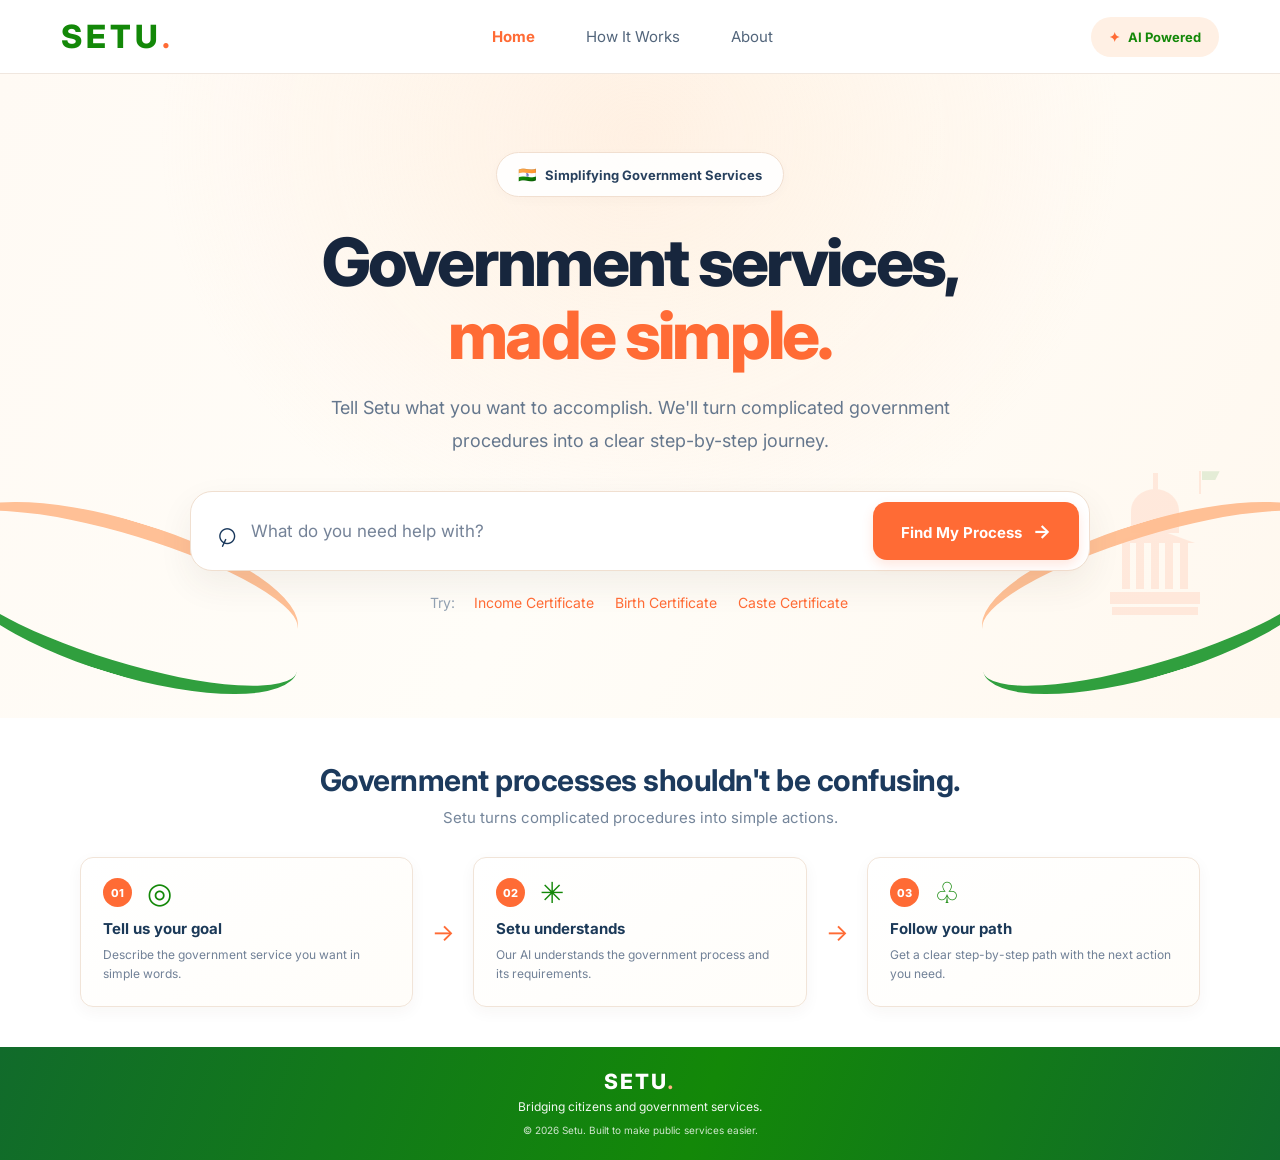
==== index.html @ 2cc60781 "Add frontend UI" ====
<!DOCTYPE html>
<html lang="en">
<head>
  <meta charset="UTF-8">
  <meta name="viewport" content="width=device-width, initial-scale=1.0">
  <title>Setu | Government Services Made Simple</title>
  <link rel="stylesheet" href="style.css">
</head>
<body>
  <header class="navbar">
    <a class="logo" href="#home" aria-label="Setu home">SE<span>TU</span><b>.</b></a>
    <nav aria-label="Main navigation">
      <a class="active" href="#home">Home</a>
      <a href="#how-it-works">How It Works</a>
      <a href="#about">About</a>
    </nav>
    <div class="ai-pill"><span>✦</span> AI Powered</div>
  </header>

  <main>
    <section class="hero" id="home">
      <div class="wave wave-left" aria-hidden="true">
        <span class="wave-orange"></span><span class="wave-green"></span>
      </div>
      <div class="wave wave-right" aria-hidden="true">
        <span class="wave-orange"></span><span class="wave-green"></span>
      </div>

      <div class="monument" aria-hidden="true">
        <div class="flag"></div>
        <div class="dome"></div>
        <div class="roof"></div>
        <div class="columns"><i></i><i></i><i></i><i></i><i></i></div>
        <div class="base"></div>
      </div>

      <div class="hero-content">
        <div class="badge"><span class="flag-emoji">🇮🇳</span> Simplifying Government Services</div>
        <h1>Government services,<br><span>made simple.</span></h1>
        <p class="hero-copy">Tell Setu what you want to accomplish. We'll turn complicated government<br class="desktop-break"> procedures into a clear step-by-step journey.</p>

        <form class="search-box" id="serviceForm">
          <span class="search-icon" aria-hidden="true">⌕</span>
          <input id="serviceInput" type="text" placeholder="What do you need help with?" aria-label="Government service you need" autocomplete="off">
          <button type="submit">Find My Process <span aria-hidden="true">→</span></button>
        </form>

        <div class="examples">
          <span class="try-label">Try:</span>
          <button type="button" data-service="Income Certificate">Income Certificate</button>
          <button type="button" data-service="Birth Certificate">Birth Certificate</button>
          <button type="button" data-service="Caste Certificate">Caste Certificate</button>
        </div>
        <p class="form-message" id="formMessage" role="status" aria-live="polite"></p>
      </div>
    </section>

    <section class="how-section" id="how-it-works">
      <div class="section-heading">
        <h2>Government processes shouldn't be confusing.</h2>
        <p>Setu turns complicated procedures into simple actions.</p>
      </div>

      <div class="steps">
        <article class="step-card">
          <div class="step-top"><span class="step-number">01</span><span class="step-icon" aria-hidden="true">◎</span></div>
          <h3>Tell us your goal</h3>
          <p>Describe the government service you want in simple words.</p>
        </article>
        <span class="step-arrow" aria-hidden="true">→</span>
        <article class="step-card">
          <div class="step-top"><span class="step-number">02</span><span class="step-icon" aria-hidden="true">✳</span></div>
          <h3>Setu understands</h3>
          <p>Our AI understands the government process and its requirements.</p>
        </article>
        <span class="step-arrow" aria-hidden="true">→</span>
        <article class="step-card">
          <div class="step-top"><span class="step-number">03</span><span class="step-icon" aria-hidden="true">♧</span></div>
          <h3>Follow your path</h3>
          <p>Get a clear step-by-step path with the next action you need.</p>
        </article>
      </div>
    </section>

    <section class="about-strip" id="about">
      <div class="about-mark">SETU<span>.</span></div>
      <p>Bridging citizens and government services.</p>
      <small>© 2026 Setu. Built to make public services easier.</small>
    </section>
  </main>

  <script src="script.js"></script>
</body>
</html>
---- style.css ----
@import url('https://fonts.googleapis.com/css2?family=Inter:wght@400;500;600;700;800&display=swap');

:root {
  --orange: #ff6b35;
  --green: #138808;
  --cream: #fffdf8;
  --navy: #18375b;
  --muted: #65778d;
  --line: #f0e2d5;
  --white: #ffffff;
}

* { box-sizing: border-box; }

html { scroll-behavior: smooth; }

body {
  margin: 0;
  font-family: 'Inter', Arial, sans-serif;
  color: var(--navy);
  background: #fff;
}

button, input { font: inherit; }

.navbar {
  height: 74px;
  padding: 0 clamp(22px, 4.8vw, 82px);
  display: flex;
  align-items: center;
  justify-content: space-between;
  gap: 24px;
  background: rgba(255,255,255,.96);
  border-bottom: 1px solid #f0e7df;
  position: relative;
  z-index: 10;
}

.logo {
  color: var(--green);
  font-size: 32px;
  line-height: 1;
  font-weight: 800;
  letter-spacing: 4px;
  text-decoration: none;
}
.logo span { color: var(--green); }
.logo b { color: var(--orange); }

.navbar nav {
  display: flex;
  align-items: center;
  justify-content: center;
  gap: clamp(24px, 4vw, 56px);
  margin-left: auto;
  margin-right: auto;
}
.navbar nav a {
  color: #52657b;
  text-decoration: none;
  font-size: 15px;
  transition: color .2s ease;
}
.navbar nav a:hover, .navbar nav a.active {
  color: var(--orange);
  font-weight: 700;
}

.ai-pill {
  background: #fff0e4;
  color: var(--green);
  border-radius: 999px;
  padding: 12px 18px;
  font-size: 13px;
  font-weight: 700;
  white-space: nowrap;
}
.ai-pill span { color: var(--orange); margin-right: 5px; }

.hero {
  min-height: 610px;
  position: relative;
  overflow: hidden;
  isolation: isolate;
  background:
    radial-gradient(ellipse at 50% 10%, rgba(255,226,202,.46), transparent 53%),
    linear-gradient(115deg, #fffaf4 0%, var(--cream) 48%, #fff8ef 100%);
}
.hero-content {
  width: min(900px, calc(100% - 40px));
  margin: 0 auto;
  padding: 78px 0 70px;
  position: relative;
  z-index: 3;
  text-align: center;
}
.badge {
  display: inline-flex;
  align-items: center;
  gap: 8px;
  padding: 12px 21px;
  border: 1px solid #f1dfd0;
  background: rgba(255,255,255,.9);
  border-radius: 999px;
  color: #28415e;
  font-size: 13px;
  font-weight: 700;
  box-shadow: 0 3px 12px rgba(79,54,35,.025);
}
.flag-emoji { font-size: 15px; }

.hero h1 {
  margin: 29px 0 20px;
  font-size: clamp(42px, 5.2vw, 68px);
  line-height: 1.1;
  letter-spacing: -2.7px;
  font-weight: 800;
  color: #17263d;
}
.hero h1 span { color: var(--orange); }

.hero-copy {
  margin: 0 auto;
  max-width: 760px;
  color: var(--muted);
  font-size: 18px;
  line-height: 1.8;
}

.search-box {
  width: min(900px, 100%);
  min-height: 80px;
  margin: 34px auto 0;
  padding: 9px 10px 9px 24px;
  display: flex;
  align-items: center;
  gap: 15px;
  border: 1px solid #f0dfd0;
  border-radius: 22px;
  background: #fff;
  box-shadow: 0 14px 35px rgba(72, 62, 44, .07);
}
.search-icon {
  font-size: 35px;
  color: var(--navy);
  transform: rotate(-20deg);
  line-height: 1;
}
.search-box input {
  min-width: 0;
  flex: 1;
  border: 0;
  outline: 0;
  background: transparent;
  color: #263d57;
  font-size: 17px;
  padding: 12px 0;
}
.search-box input::placeholder { color: #758398; opacity: 1; }
.search-box:focus-within {
  border-color: #f7a17d;
  box-shadow: 0 0 0 4px rgba(255,107,53,.09), 0 14px 35px rgba(72,62,44,.07);
}
.search-box button {
  min-height: 58px;
  padding: 0 28px;
  flex-shrink: 0;
  border: 0;
  border-radius: 14px;
  background: var(--orange);
  color: #fff;
  font-weight: 700;
  font-size: 15px;
  cursor: pointer;
  box-shadow: 0 5px 12px rgba(255,107,53,.16);
  transition: transform .2s ease, background .2s ease;
}
.search-box button:hover { background: #f35c27; transform: translateY(-1px); }
.search-box button span { margin-left: 7px; font-size: 19px; }

.examples {
  margin-top: 18px;
  display: flex;
  justify-content: center;
  align-items: center;
  flex-wrap: wrap;
  gap: 10px 17px;
}
.try-label { color: #91a0b1; font-size: 14px; }
.examples button {
  padding: 5px 2px;
  color: var(--orange);
  background: transparent;
  border: 0;
  cursor: pointer;
  font-size: 14px;
}
.examples button:hover { color: var(--green); text-decoration: underline; }
.form-message {
  min-height: 20px;
  margin: 12px 0 0;
  color: var(--green);
  font-size: 14px;
  font-weight: 600;
}

.wave {
  position: absolute;
  width: 330px;
  height: 180px;
  bottom: 27px;
  z-index: 1;
  opacity: .95;
}
.wave-left { left: -35px; }
.wave-right { right: -35px; transform: scaleX(-1); }
.wave span {
  position: absolute;
  left: -20px;
  width: 360px;
  height: 112px;
  border-radius: 50%;
  border: 0 solid transparent;
  transform: rotate(17deg);
}
.wave-orange {
  top: 10px;
  border-top: 14px solid #ffbd91 !important;
}
.wave-green {
  top: 52px;
  border-bottom: 13px solid #259b35 !important;
  transform: rotate(17deg) !important;
}

.monument {
  position: absolute;
  right: 5.5%;
  bottom: 102px;
  width: 110px;
  height: 145px;
  opacity: .11;
  z-index: 0;
}
.dome {
  position: absolute;
  left: 31px;
  top: 18px;
  width: 48px;
  height: 44px;
  border-radius: 50% 50% 0 0;
  background: var(--orange);
}
.dome::after {
  content: '';
  position: absolute;
  width: 5px;
  height: 18px;
  background: var(--orange);
  top: -16px;
  left: 22px;
}
.roof {
  position: absolute;
  top: 57px;
  left: 14px;
  width: 82px;
  height: 15px;
  background: var(--orange);
  clip-path: polygon(0 100%, 50% 0, 100% 100%);
}
.columns {
  position: absolute;
  top: 72px;
  left: 22px;
  width: 66px;
  display: flex;
  justify-content: space-between;
}
.columns i { height: 46px; width: 8px; background: var(--orange); }
.base {
  position: absolute;
  left: 10px;
  bottom: 12px;
  width: 90px;
  height: 12px;
  background: var(--orange);
  box-shadow: 0 13px 0 -2px var(--orange);
}
.flag {
  position: absolute;
  right: 9px;
  top: 0;
  height: 23px;
  border-left: 2px solid var(--orange);
}
.flag::after {
  content: '';
  position: absolute;
  left: 1px;
  top: 0;
  width: 18px;
  height: 9px;
  background: var(--green);
  clip-path: polygon(0 0,100% 0,75% 100%,0 100%);
}

.how-section {
  padding: 44px 24px 40px;
  background: #fff;
}
.section-heading { text-align: center; }
.section-heading h2 {
  margin: 0;
  color: #1c3a5d;
  font-size: clamp(23px, 2.5vw, 30px);
  letter-spacing: -.5px;
}
.section-heading p {
  margin: 10px 0 30px;
  color: #75869b;
  font-size: 15px;
}
.steps {
  width: min(1120px, 100%);
  margin: 0 auto;
  display: grid;
  grid-template-columns: 1fr 24px 1fr 24px 1fr;
  gap: 18px;
  align-items: center;
}
.step-card {
  min-height: 150px;
  padding: 20px 22px;
  border: 1px solid #f1e4d8;
  border-radius: 13px;
  background: linear-gradient(145deg, #fff 0%, #fffdf9 100%);
  box-shadow: 0 5px 16px rgba(63, 47, 29, .045);
}
.step-top { display: flex; align-items: center; gap: 15px; margin-bottom: 12px; }
.step-number {
  width: 29px;
  height: 29px;
  display: inline-flex;
  align-items: center;
  justify-content: center;
  border-radius: 50%;
  color: #fff;
  background: var(--orange);
  font-size: 11px;
  font-weight: 800;
}
.step-icon { color: var(--green); font-size: 29px; line-height: 1; }
.step-card h3 { margin: 0 0 7px; font-size: 15px; color: #1b3958; }
.step-card p { margin: 0; color: #718197; font-size: 12px; line-height: 1.6; }
.step-arrow { text-align: center; color: var(--orange); font-size: 24px; }

.about-strip {
  min-height: 100px;
  padding: 22px 20px;
  text-align: center;
  color: white;
  background: linear-gradient(110deg, #116b2b, #138808 55%, #116b2b);
}
.about-mark { font-size: 21px; font-weight: 800; letter-spacing: 2px; }
.about-mark span { color: #ffb184; }
.about-strip p { margin: 5px 0 4px; font-size: 12px; opacity: .94; }
.about-strip small { font-size: 10px; opacity: .8; }

@media (max-width: 760px) {
  .navbar { height: auto; min-height: 70px; padding: 16px 20px; flex-wrap: wrap; }
  .logo { font-size: 27px; }
  .navbar nav { order: 3; width: 100%; gap: 25px; margin: 4px 0 0; }
  .navbar nav a { font-size: 13px; }
  .ai-pill { padding: 10px 12px; font-size: 12px; }
  .hero { min-height: 570px; }
  .hero-content { padding-top: 62px; }
  .hero h1 { font-size: clamp(36px, 8vw, 52px); letter-spacing: -1.7px; }
  .hero-copy { font-size: 15px; line-height: 1.7; }
  .desktop-break { display: none; }
  .search-box { padding: 8px 9px 8px 15px; gap: 9px; border-radius: 17px; }
  .search-icon { font-size: 28px; }
  .search-box input { font-size: 14px; }
  .search-box button { min-height: 49px; padding: 0 13px; font-size: 12px; border-radius: 11px; }
  .search-box button span { margin-left: 2px; }
  .wave { opacity: .45; transform: scale(.72); transform-origin: bottom left; }
  .wave-right { transform: scaleX(-1) scale(.72); transform-origin: bottom right; }
  .monument { right: -10px; opacity: .06; }
  .steps { grid-template-columns: 1fr; gap: 13px; max-width: 480px; }
  .step-card { min-height: auto; }
  .step-arrow { transform: rotate(90deg); font-size: 20px; }
  .how-section { padding-top: 36px; }
}
@media (max-width: 430px) {
  .hero-content { width: calc(100% - 28px); padding-top: 45px; }
  .badge { padding: 10px 13px; font-size: 11px; }
  .hero h1 { font-size: 35px; }
  .search-box { flex-wrap: wrap; }
  .search-box input { flex: 1; width: calc(100% - 50px); }
  .search-box button { width: 100%; }
  .examples { gap: 7px 12px; }
  .examples button, .try-label { font-size: 12px; }
}
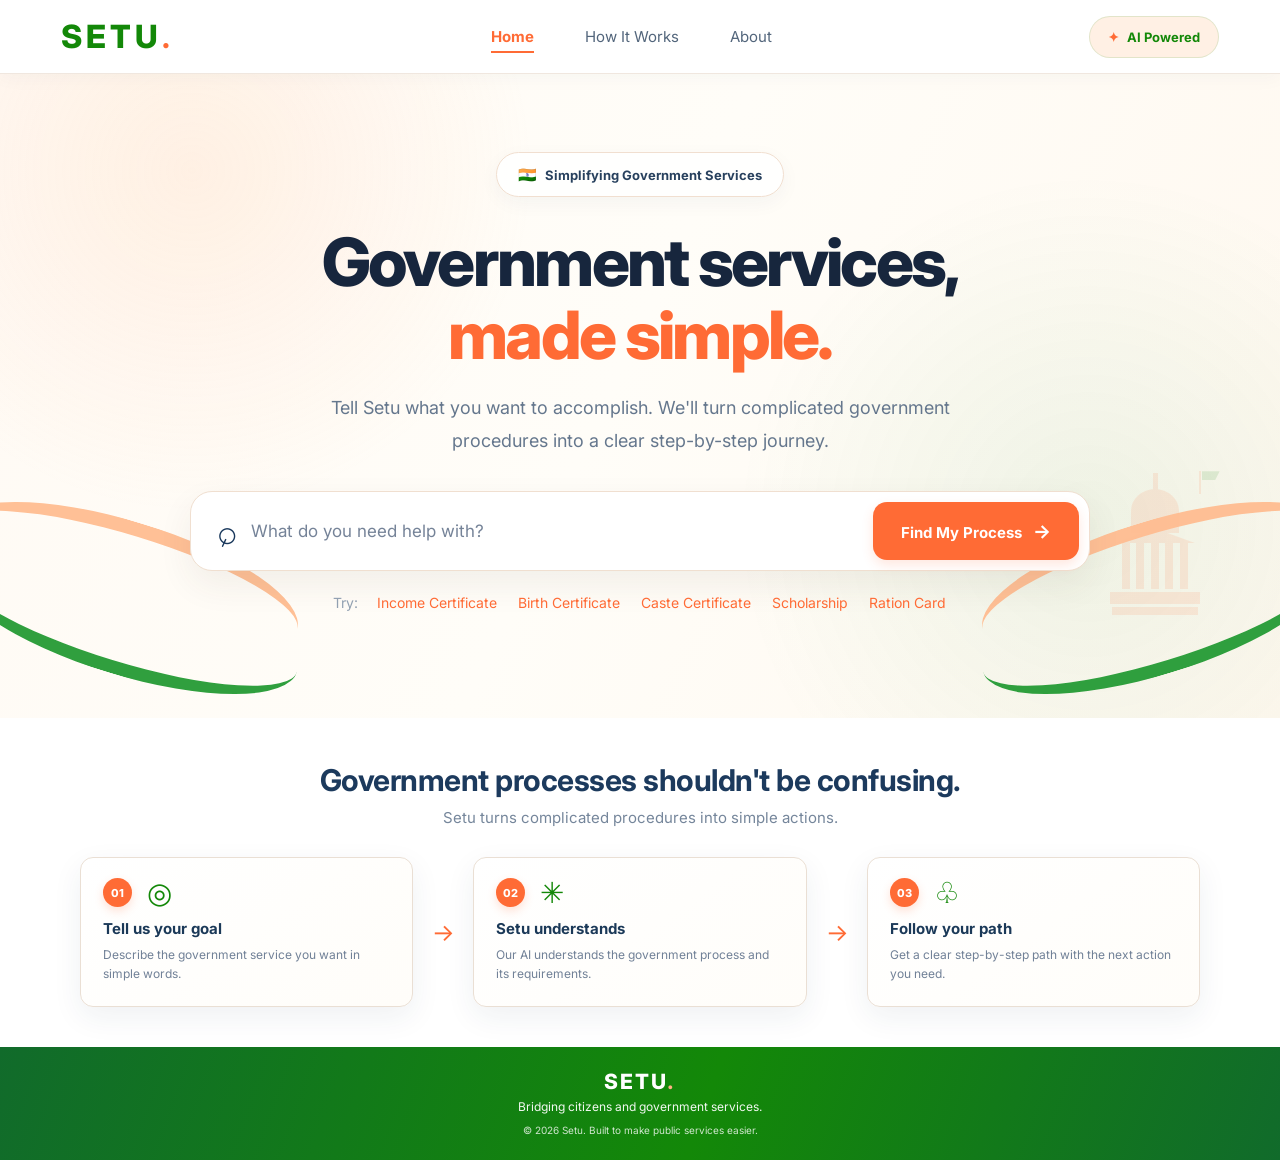
==== commit 2bf0f04b: "Add more service shortcuts to homepage" ====
--- a/index.html
+++ b/index.html
@@ -45,12 +45,14 @@
           <button type="submit">Find My Process <span aria-hidden="true">→</span></button>
         </form>
 
-        <div class="examples">
-          <span class="try-label">Try:</span>
-          <button type="button" data-service="Income Certificate">Income Certificate</button>
-          <button type="button" data-service="Birth Certificate">Birth Certificate</button>
-          <button type="button" data-service="Caste Certificate">Caste Certificate</button>
-        </div>
+       <div class="examples">
+  <span class="try-label">Try:</span>
+  <button type="button" data-service="Income Certificate">Income Certificate</button>
+  <button type="button" data-service="Birth Certificate">Birth Certificate</button>
+  <button type="button" data-service="Caste Certificate">Caste Certificate</button>
+  <button type="button" data-service="Scholarship">Scholarship</button>
+  <button type="button" data-service="Ration Card">Ration Card</button>
+</div>
         <p class="form-message" id="formMessage" role="status" aria-live="polite"></p>
       </div>
     </section>
--- a/style.css
+++ b/style.css
@@ -401,3 +401,162 @@
   .examples { gap: 7px 12px; }
   .examples button, .try-label { font-size: 12px; }
 }
+
+/* ===== Setu frontend polish ===== */
+
+/* A softer, more consistent visual finish */
+:root {
+  --line: #eadfd4;
+  --card-shadow: 0 10px 30px rgba(24, 55, 91, 0.07);
+}
+
+body {
+  -webkit-font-smoothing: antialiased;
+  text-rendering: optimizeLegibility;
+}
+
+.navbar {
+  position: sticky;
+  top: 0;
+  backdrop-filter: blur(14px);
+  box-shadow: 0 4px 18px rgba(24, 55, 91, 0.035);
+}
+
+.navbar nav a {
+  padding: 9px 0;
+  position: relative;
+}
+
+.navbar nav a::after {
+  content: "";
+  position: absolute;
+  left: 0;
+  right: 100%;
+  bottom: 2px;
+  height: 2px;
+  background: var(--orange);
+  transition: right 0.2s ease;
+}
+
+.navbar nav a:hover::after,
+.navbar nav a.active::after {
+  right: 0;
+}
+
+.logo {
+  transition: transform 0.2s ease;
+}
+
+.logo:hover {
+  transform: translateY(-1px);
+}
+
+.ai-pill {
+  border: 1px solid rgba(19, 136, 8, 0.12);
+  transition: background 0.2s ease, transform 0.2s ease;
+}
+
+.ai-pill:hover {
+  background: #e9f8e8;
+  transform: translateY(-1px);
+}
+
+.hero {
+  background:
+    radial-gradient(
+      circle at 15% 15%,
+      rgba(255, 189, 145, 0.18),
+      transparent 28%
+    ),
+    radial-gradient(
+      circle at 85% 70%,
+      rgba(37, 155, 53, 0.08),
+      transparent 30%
+    ),
+    linear-gradient(115deg, #fffaf4, var(--cream) 48%, #fff8ef);
+}
+
+.badge {
+  box-shadow: 0 6px 20px rgba(24, 55, 91, 0.045);
+}
+
+.search-box {
+  transition: border-color 0.2s ease, box-shadow 0.2s ease;
+}
+
+.search-box button {
+  transition: transform 0.2s ease, box-shadow 0.2s ease,
+    background 0.2s ease;
+}
+
+.search-box button:hover {
+  box-shadow: 0 8px 18px rgba(255, 107, 53, 0.24);
+}
+
+.examples button {
+  border-radius: 6px;
+  transition: color 0.2s ease, background 0.2s ease;
+}
+
+.examples button:hover {
+  background: #fff2e9;
+  text-decoration: none;
+}
+
+.step-card {
+  border-color: var(--line);
+  box-shadow: var(--card-shadow);
+  transition: transform 0.22s ease, box-shadow 0.22s ease,
+    border-color 0.22s ease;
+}
+
+.step-card:hover {
+  transform: translateY(-4px);
+  border-color: #ffc5a7;
+  box-shadow: 0 16px 34px rgba(24, 55, 91, 0.11);
+}
+
+.step-number {
+  box-shadow: 0 4px 10px rgba(255, 107, 53, 0.2);
+}
+
+.about-strip {
+  position: relative;
+  overflow: hidden;
+}
+
+button:focus-visible,
+a:focus-visible,
+input:focus-visible {
+  outline: 3px solid rgba(255, 107, 53, 0.65);
+  outline-offset: 4px;
+}
+
+@media (max-width: 760px) {
+  .navbar {
+    position: relative;
+    gap: 14px;
+  }
+
+  .navbar nav {
+    justify-content: space-between;
+    gap: 12px;
+    overflow-x: auto;
+  }
+
+  .step-card:hover {
+    transform: none;
+  }
+}
+
+@media (prefers-reduced-motion: reduce) {
+  *,
+  *::before,
+  *::after {
+    scroll-behavior: auto !important;
+    animation-duration: 0.01ms !important;
+    animation-iteration-count: 1 !important;
+    transition-duration: 0.01ms !important;
+  }
+}
+
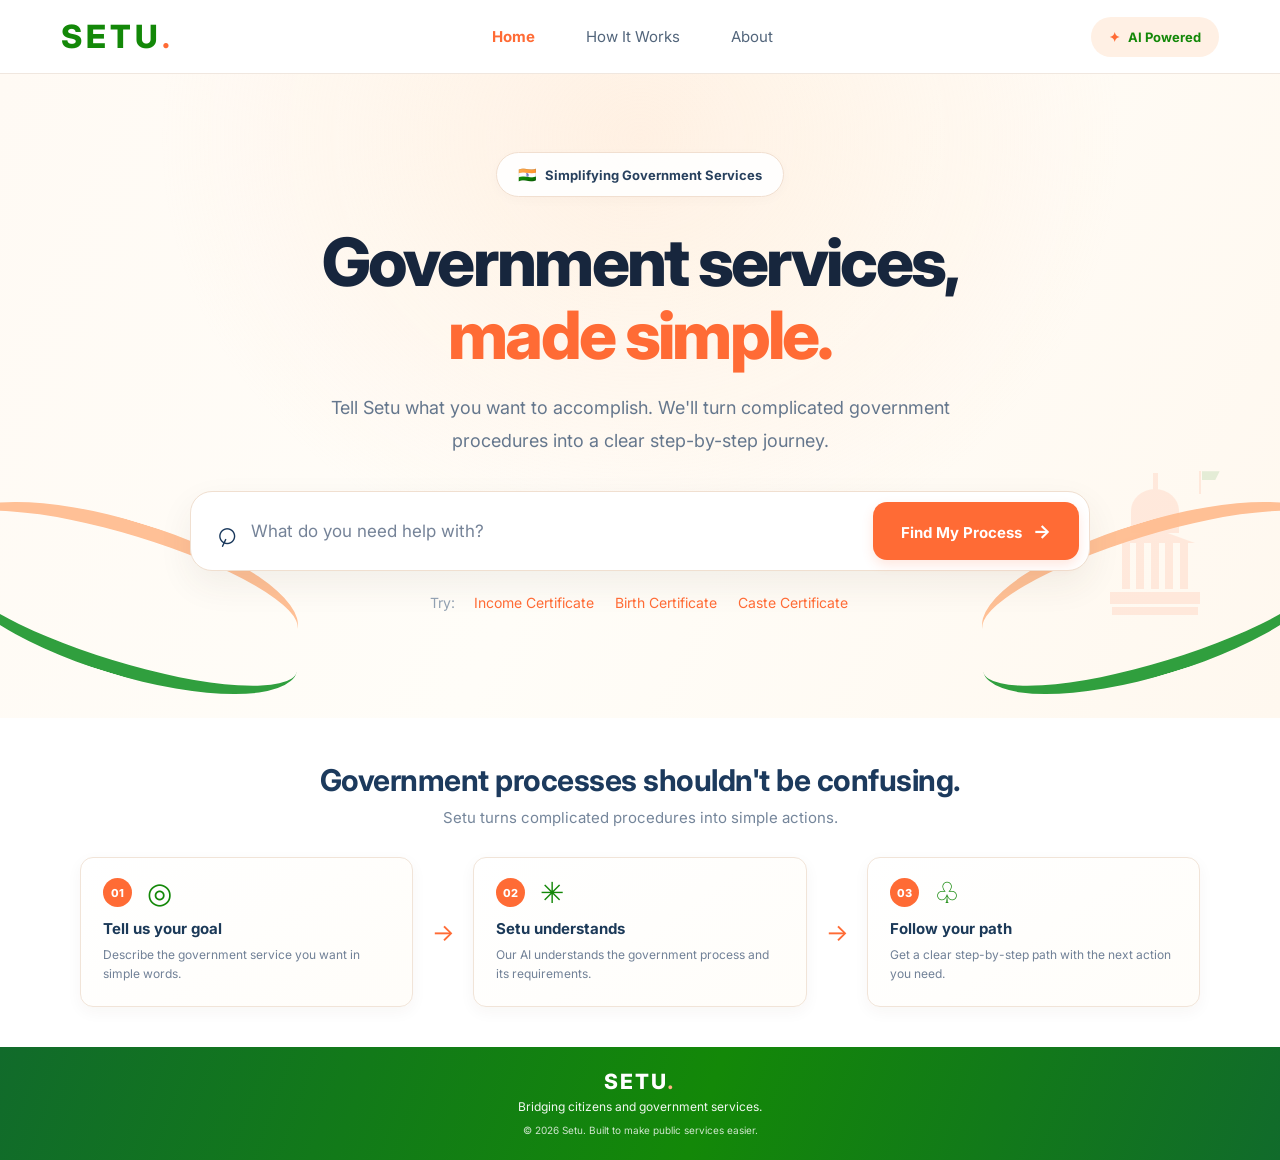
==== commit 9fcc169b: "Merge pull request #2 from deepikachandra-stack/member2-backend-integration Enable CORS for backend " ====
--- a/index.html
+++ b/index.html
@@ -45,14 +45,12 @@
           <button type="submit">Find My Process <span aria-hidden="true">→</span></button>
         </form>
 
-       <div class="examples">
-  <span class="try-label">Try:</span>
-  <button type="button" data-service="Income Certificate">Income Certificate</button>
-  <button type="button" data-service="Birth Certificate">Birth Certificate</button>
-  <button type="button" data-service="Caste Certificate">Caste Certificate</button>
-  <button type="button" data-service="Scholarship">Scholarship</button>
-  <button type="button" data-service="Ration Card">Ration Card</button>
-</div>
+        <div class="examples">
+          <span class="try-label">Try:</span>
+          <button type="button" data-service="Income Certificate">Income Certificate</button>
+          <button type="button" data-service="Birth Certificate">Birth Certificate</button>
+          <button type="button" data-service="Caste Certificate">Caste Certificate</button>
+        </div>
         <p class="form-message" id="formMessage" role="status" aria-live="polite"></p>
       </div>
     </section>
--- a/style.css
+++ b/style.css
@@ -401,162 +401,3 @@
   .examples { gap: 7px 12px; }
   .examples button, .try-label { font-size: 12px; }
 }
-
-/* ===== Setu frontend polish ===== */
-
-/* A softer, more consistent visual finish */
-:root {
-  --line: #eadfd4;
-  --card-shadow: 0 10px 30px rgba(24, 55, 91, 0.07);
-}
-
-body {
-  -webkit-font-smoothing: antialiased;
-  text-rendering: optimizeLegibility;
-}
-
-.navbar {
-  position: sticky;
-  top: 0;
-  backdrop-filter: blur(14px);
-  box-shadow: 0 4px 18px rgba(24, 55, 91, 0.035);
-}
-
-.navbar nav a {
-  padding: 9px 0;
-  position: relative;
-}
-
-.navbar nav a::after {
-  content: "";
-  position: absolute;
-  left: 0;
-  right: 100%;
-  bottom: 2px;
-  height: 2px;
-  background: var(--orange);
-  transition: right 0.2s ease;
-}
-
-.navbar nav a:hover::after,
-.navbar nav a.active::after {
-  right: 0;
-}
-
-.logo {
-  transition: transform 0.2s ease;
-}
-
-.logo:hover {
-  transform: translateY(-1px);
-}
-
-.ai-pill {
-  border: 1px solid rgba(19, 136, 8, 0.12);
-  transition: background 0.2s ease, transform 0.2s ease;
-}
-
-.ai-pill:hover {
-  background: #e9f8e8;
-  transform: translateY(-1px);
-}
-
-.hero {
-  background:
-    radial-gradient(
-      circle at 15% 15%,
-      rgba(255, 189, 145, 0.18),
-      transparent 28%
-    ),
-    radial-gradient(
-      circle at 85% 70%,
-      rgba(37, 155, 53, 0.08),
-      transparent 30%
-    ),
-    linear-gradient(115deg, #fffaf4, var(--cream) 48%, #fff8ef);
-}
-
-.badge {
-  box-shadow: 0 6px 20px rgba(24, 55, 91, 0.045);
-}
-
-.search-box {
-  transition: border-color 0.2s ease, box-shadow 0.2s ease;
-}
-
-.search-box button {
-  transition: transform 0.2s ease, box-shadow 0.2s ease,
-    background 0.2s ease;
-}
-
-.search-box button:hover {
-  box-shadow: 0 8px 18px rgba(255, 107, 53, 0.24);
-}
-
-.examples button {
-  border-radius: 6px;
-  transition: color 0.2s ease, background 0.2s ease;
-}
-
-.examples button:hover {
-  background: #fff2e9;
-  text-decoration: none;
-}
-
-.step-card {
-  border-color: var(--line);
-  box-shadow: var(--card-shadow);
-  transition: transform 0.22s ease, box-shadow 0.22s ease,
-    border-color 0.22s ease;
-}
-
-.step-card:hover {
-  transform: translateY(-4px);
-  border-color: #ffc5a7;
-  box-shadow: 0 16px 34px rgba(24, 55, 91, 0.11);
-}
-
-.step-number {
-  box-shadow: 0 4px 10px rgba(255, 107, 53, 0.2);
-}
-
-.about-strip {
-  position: relative;
-  overflow: hidden;
-}
-
-button:focus-visible,
-a:focus-visible,
-input:focus-visible {
-  outline: 3px solid rgba(255, 107, 53, 0.65);
-  outline-offset: 4px;
-}
-
-@media (max-width: 760px) {
-  .navbar {
-    position: relative;
-    gap: 14px;
-  }
-
-  .navbar nav {
-    justify-content: space-between;
-    gap: 12px;
-    overflow-x: auto;
-  }
-
-  .step-card:hover {
-    transform: none;
-  }
-}
-
-@media (prefers-reduced-motion: reduce) {
-  *,
-  *::before,
-  *::after {
-    scroll-behavior: auto !important;
-    animation-duration: 0.01ms !important;
-    animation-iteration-count: 1 !important;
-    transition-duration: 0.01ms !important;
-  }
-}
-
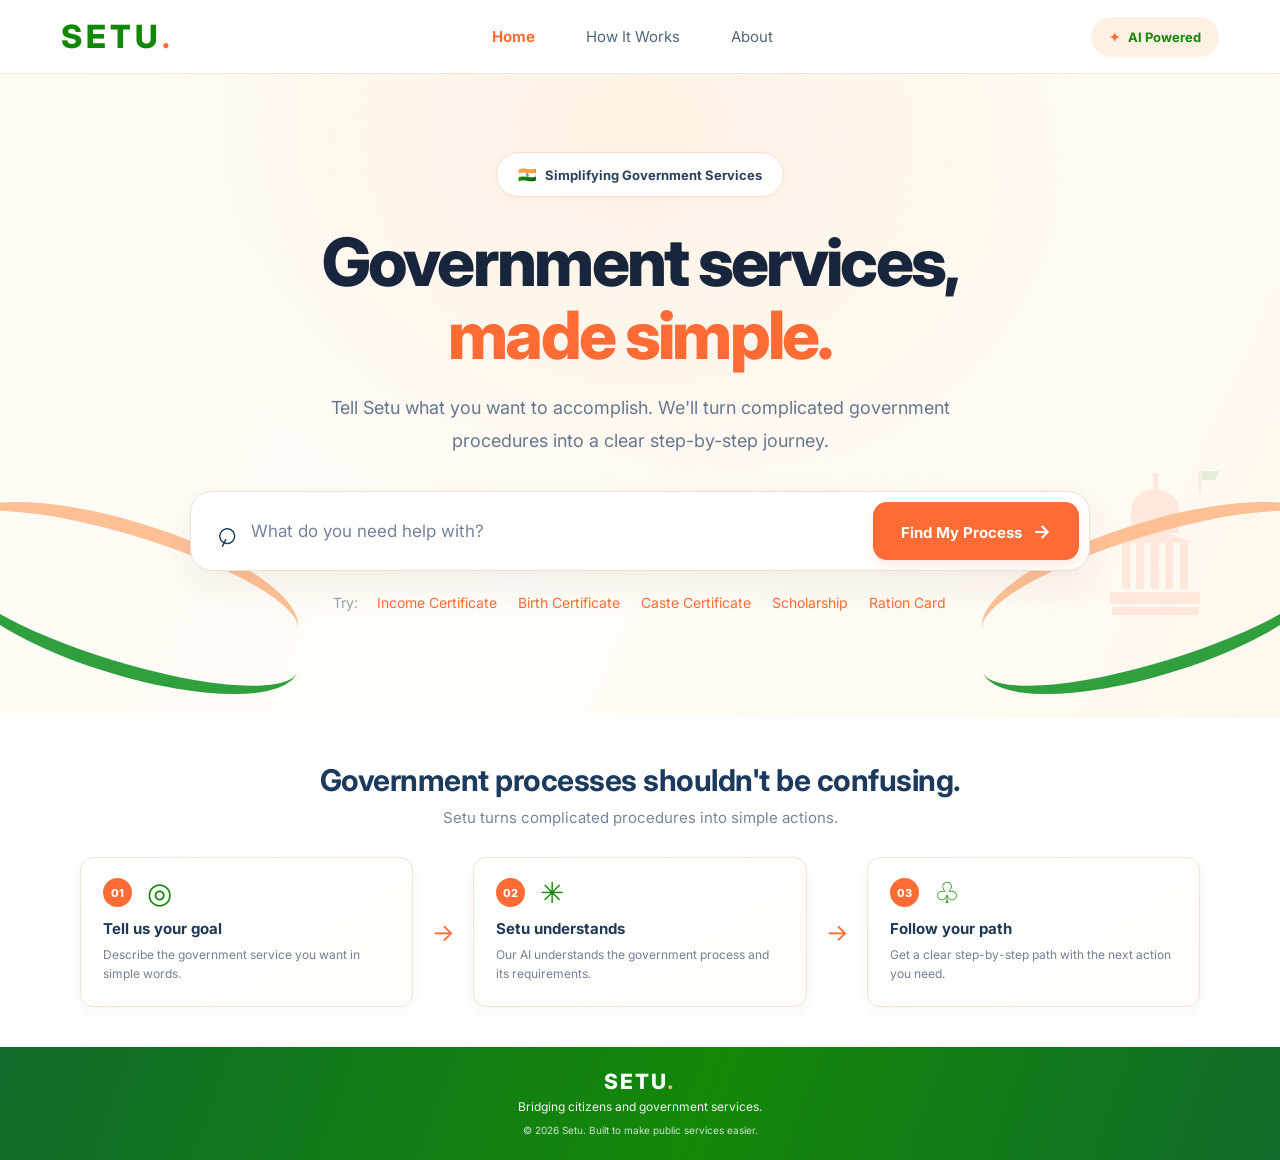
==== commit a8dadbc1: "Add buttons for Scholarship and Ration Card shortcuts" ====
--- a/index.html
+++ b/index.html
@@ -50,6 +50,8 @@
           <button type="button" data-service="Income Certificate">Income Certificate</button>
           <button type="button" data-service="Birth Certificate">Birth Certificate</button>
           <button type="button" data-service="Caste Certificate">Caste Certificate</button>
+          <button type="button" data-service="Scholarship">Scholarship</button>
+          <button type="button" data-service="Ration Card">Ration Card</button>
         </div>
         <p class="form-message" id="formMessage" role="status" aria-live="polite"></p>
       </div>
--- a/style.css
+++ b/style.css
@@ -401,3 +401,44 @@
   .examples { gap: 7px 12px; }
   .examples button, .try-label { font-size: 12px; }
 }
+/* Frontend polish: accessibility and interactions */
+
+/* Keep the desktop navigation visible while scrolling */
+@media (min-width: 761px) {
+  .navbar {
+    position: sticky;
+    top: 0;
+  }
+}
+
+/* Make keyboard focus easy to see */
+a:focus-visible,
+button:focus-visible,
+input:focus-visible {
+  outline: 3px solid rgba(255, 107, 53, 0.7);
+  outline-offset: 3px;
+}
+
+/* Smooth card interactions */
+.step-card {
+  transition: transform 0.2s ease, box-shadow 0.2s ease;
+}
+
+@media (hover: hover) {
+  .step-card:hover {
+    transform: translateY(-3px);
+    box-shadow: 0 10px 24px rgba(24, 55, 91, 0.1);
+  }
+}
+
+/* Respect reduced-motion preferences */
+@media (prefers-reduced-motion: reduce) {
+  *,
+  *::before,
+  *::after {
+    scroll-behavior: auto !important;
+    animation-duration: 0.01ms !important;
+    animation-iteration-count: 1 !important;
+    transition-duration: 0.01ms !important;
+  }
+}
